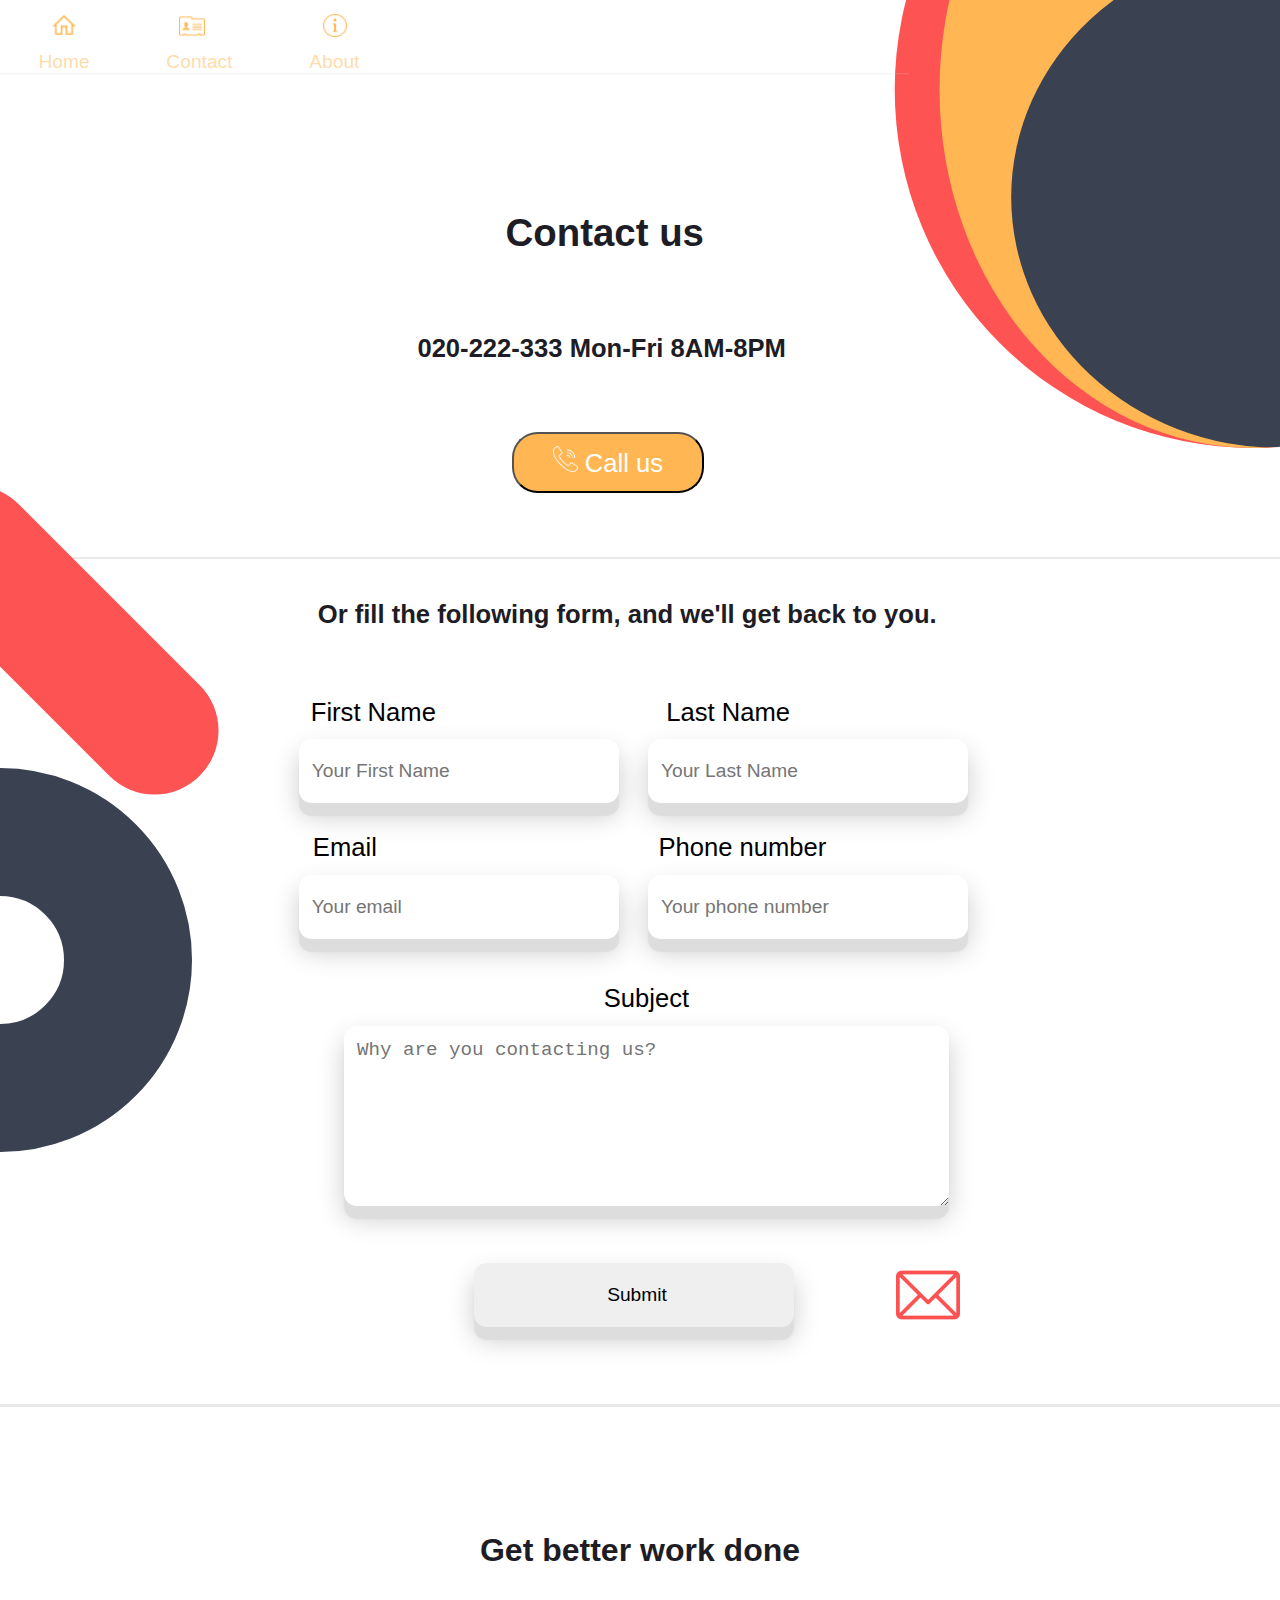
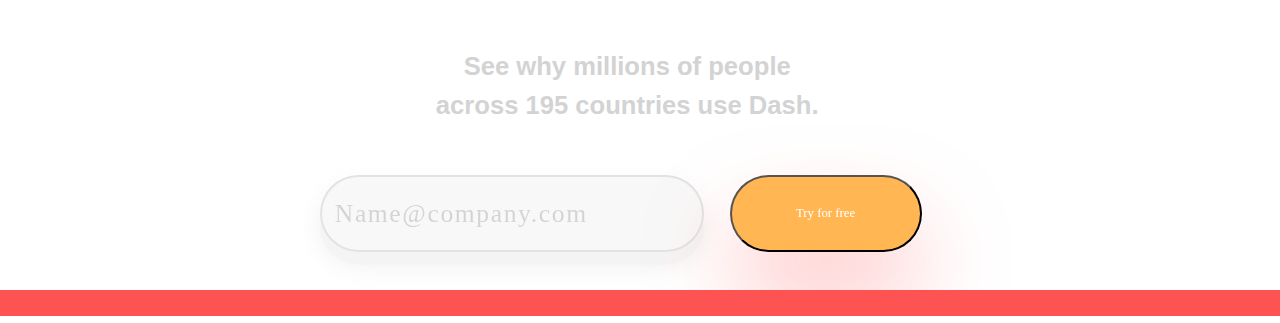
==== html/contact.html @ e784805d "Done with Contact page, miner alterations using animations done to Home page" ====
<html lang="en">
<head>
    <meta charset="UTF-8">
    <meta name="viewport" content="width=device-width, initial-scale=1.0">
    <title>Document</title>
    <link rel="stylesheet" href="../styles/styles2.css">
</head>
<body>
    <div class="container">
        <div class="item1">
            <ul class="nav">
                <li>
                    <img src="../images/icons8-home-24.png" alt="icon">
                    <a href="default.asp">Home</a>
                </li>
                <li>
                    <img src="../images/icons8-contact-24.png" alt="icon">
                    <a href="contact.asp">Contact</a>
                </li>
                <li>
                    <img src="../images/icons8-info-24.png" alt="icon">
                    <a href="about.asp">About</a>
                </li>
            </ul>
            <div class="contact">
                <h1>Contact us</h1>
                <p class="phone">020-222-333 Mon-Fri 8AM-8PM</p>
                <button class="call"><img src="../images/phone (1).png" class="call-img">Call us</button>
            </div>   
            <div class="thin-line"></div>
            
        </div>
        <div class="item4">
            <p>Or fill the following form, and we'll get back to you.</p>
            <form action="#" onsubmit="return false">

                <label for="fname" class="fname">First Name</label><label for="lname" class="lname">Last Name</label><br>
                <input type="text" id="fname" name="firstname" placeholder="Your First Name" required>
                <input type="text" id="lname" name="lastname" placeholder="Your Last Name" required>
                <br><br><br>
                <label for="email">Email</label><label for="phone">Phone number</label><br>
                <input type="email" id="email" name="email" placeholder="Your email" required>
                <input type="tel" id="phone" name="phone" placeholder="Your phone number">
                <br><br><br><br>
                <label for="subject">Subject</label><br>
                <textarea id="subject" name="subject" placeholder="Why are you contacting us?" rows="7" cols="47" required></textarea>
                <br><br><br><br>
                <input type="submit" value="Submit">   
                <div class="letter"></div>
            </form>
        </div>
        <div class="item2">
            <div class="ellipses">
                <div id="ellipse1">
                    <div id="ellipse2">
                        <div id="ellipse3"></div>
                    </div>
                </div>
            </div>
        </div>

        <div class="item3">
            <div class="line-rounded"></div>
            <div class="half-circle"></div>
        </div>
        <div class="item5">
            <div class="thin-line"></div>
            <h2 class="h2-f">Get better work done</h2>
            <p class="p-f">See why millions of people across 195 countries use Dash.</p>
            <div class="email-input input-f">
                <input type="email" class="email" placeholder="Name@company.com"> 
                <button class="button button-f">Try for free</button>
            </div>
            <div class="thick-line1"></div>
            <div class="thick-line2"></div>
        </div>
    </div>
</body>
</html>
---- styles/styles2.css ----
body{
    font-family: 'Muli', sans-serif;
    margin:0;
    
}
.container{
    display: grid;
    grid-template-areas: 'item1 item2'
    'item3 item4'
    'item5 item5';
}

.item1{
    min-width: 0;
    grid-area: item1;
    overflow:hidden;  
    
}

.item4{
    grid-area: item4;
    position: relative;
    margin-bottom: 5vw;
    
}
.item5{
    grid-area: item5;
    position: relative;
    text-align: center;
}
.contact{
    padding-left:2vw;
}
h1{
    margin-left:35vw;
    margin-top: 10vw;
    margin-bottom: 5vw;
    width: 20.5vw;
    height: 4vw;
    font-size: 3vw;
    line-height: 5vw;
    color: #1e1c24;
    font-family: 'Muli', sans-serif;
    font-weight: 700;
    text-align: center;
    
    
}

ul {
    width:71vw;
    list-style-type: none;
    margin: 0;
    padding: 0;
    overflow: hidden;
    background-color:transparent;
    box-shadow: 0 0.1vw rgba(211,211,211,0.2);
  }
  
  li {
    float: left;
    transition: background-color 1s;
   
  }
  li img{
    width:2vw;
    display: block;
    padding: 1vw 4vw;
  }
  
  li a {

    color: #ffb75280;
    font-size: 1.5vw;
    font-family: "Muli", sans-serif;
    text-align: center;
    padding: 1vw 3vw;
    text-decoration: none;
    transition: display 1s ease-in-out;
    
  }
  
      
  
  .ellipses{
    position: absolute;
    right:0;
    top:0; 
    z-index:-1;
    
   
}

#ellipse1 {
    width: 70vw;
    height: 70vw;
    clip-path: ellipse(40% 40% at 97% 10%);
    background: #fd5353;
    
  }

#ellipse2{
    width: 70vw;
    height: 70vw;
    clip-path: ellipse(35% 40% at 97% 10%);
    background:  #ffb653;
    
    
}
#ellipse3{
    width: 70vw;
    height: 70vw;
    clip-path: ellipse(30% 28% at 100% 22%);
    position: relative;
    background:  #3a4151;
   
}
form{
    text-align: center;
    margin-left:-85vw;
    font-size:1vw;
    

    
}
label{
    font-size:2vw;
    margin-top:3vw;
}
input{
    margin-top: 1vw;
    margin-right:2vw;
    width:25vw;
    height: 5vw;
    font-size: 1.5vw;
    font-weight:400;
    padding-left:1vw;
    border:none;
    border-radius: 1vw;
    box-shadow: 0px 1vw 0.1vw #ddd, 0 1vw 2vw #ccc;
    outline: none;
}
textarea{
    margin-top: 1vw;
    font-size: 1.5vw;
    padding:1vw;
    border:none;
    font-weight:400;
    border-radius: 1vw;
    box-shadow: 0px 1vw 0.1vw #ddd, 0 1vw 2vw #ccc;
    outline: none;
}

.item2{
    position: relative;
    grid-area: item2;
   
    
    
    
}


.item3{
    grid-area: item3;
}
.line-rounded{
    width:30vw;
    height:10vw;
    background: #fd5353;
    border-radius:5vw;
    transform: rotate(45deg);
    position: absolute;
    top: 45vw;
    left:-10vw;
}
.half-circle{
    width:10vw;
    height:10vw;
    border:10vw solid #3a4151;
    background: #ffffff;
    border-radius: 50%;
    position: absolute;
    left:-15vw;
    top:60vw;
}
.call{
    width:15vw;
    text-align: center;
    font-size: 2vw;
    margin-left:38vw;
    margin-bottom:5vw;
    border-radius: 2vw;
    outline:none;
    background-color:rgba(255, 182, 83);
    padding:1vw 2vw;
    color:#ffffff;
}
p{
    margin-top:2vw;
    margin-left:-62vw;
    margin-bottom:8vw;
    width: 50vw;
    height: 1vw;
    font-size: 2vw;
    line-height: 5vw;
    color: #1e1c24;
    font-family: 'Muli', sans-serif;
    font-weight: 700;
    text-align: center;
}
.phone{
    margin-left:20vw;
}
.call-img{
    width:2vw;
    padding-right:.5vw;
    
}
.thin-line{
    width:100%;
    height:0.2vw;
    background-color:rgba(211,211,211,0.5) ;
    position: absolute;
}
.fname{
    margin-left:-15vw;
}
.lname{
    margin-left:18vw;
}
label[for="email"]{
    margin-left:-12vw;
}
label[for="phone"]{
    margin-left:22vw;
}

.letter{
    width:5vw;
    height:5vw;
    position: absolute;
    bottom:1vw;
    right:25vw;
    background:url(../images/email.png);
    background-size: contain;
}

input[type="submit"]:focus+.letter{
    animation: send 3s;
    

}
@keyframes send{
   
    50%{
        
        background: url(../images/mail.png);
        background-size: contain;
    }
    100%{
        bottom:50vw;
        right:0;
        opacity:0;

    }
    

}

h2{
    margin:10vw 0 2vw 0;
    height: 2vw;
    font-size: 2.5vw;
    color: #1e1c24;
    font-family: 'Muli', sans-serif;
    font-weight: 700;
    
}
.input-f{
    position: relative;
    margin-bottom: 2vw;
    width:10vw;
    padding-top: 2vw;
    padding-bottom: 10vw;
    margin: 0 0 0 20vw;

}
.p-f{
    text-align: center;
    padding: 5vw 0 0 10vw;
    width:30vw;
    margin-left:24vw;
    font-size: 2vw;
    line-height:3vw;
    color:rgb(211,211,211);
}

.button{
    width: 15vw;
    height: 6vw;
    border-radius: 10vw;
    filter: drop-shadow(0rem 3rem 2.85rem rgba(255,83,83,0.34));
    background-color: rgba(255, 182, 83);
    font-size:1vw;
    color: #ffffff;
    font-family: "Muli";
    font-weight: 500;
    outline:none;
    position: absolute;
    bottom:5vw;
    left: 37vw;
    text-align: center;
}

.email{
    padding-left: 1vw;
    width: 30vw;
    height: 6vw;
    border-radius: 10vw;
    background-color: #ebebeb;
    border: 2px solid rgba(0, 0, 0, 0.3);
    font-size: 2vw;
    letter-spacing: 0.1rem;
    line-height: 9.1rem;
    color: #1e1c24;
    opacity:0.3;
    font-family: "Montserrat";
    font-weight: 300;
    position: absolute;
    left:5vw;
    bottom:5vw;
}
.thick-line1{
    position: absolute;
    bottom:0;
    width:100%;
    height:2vw;
    background: #fd5353;

}
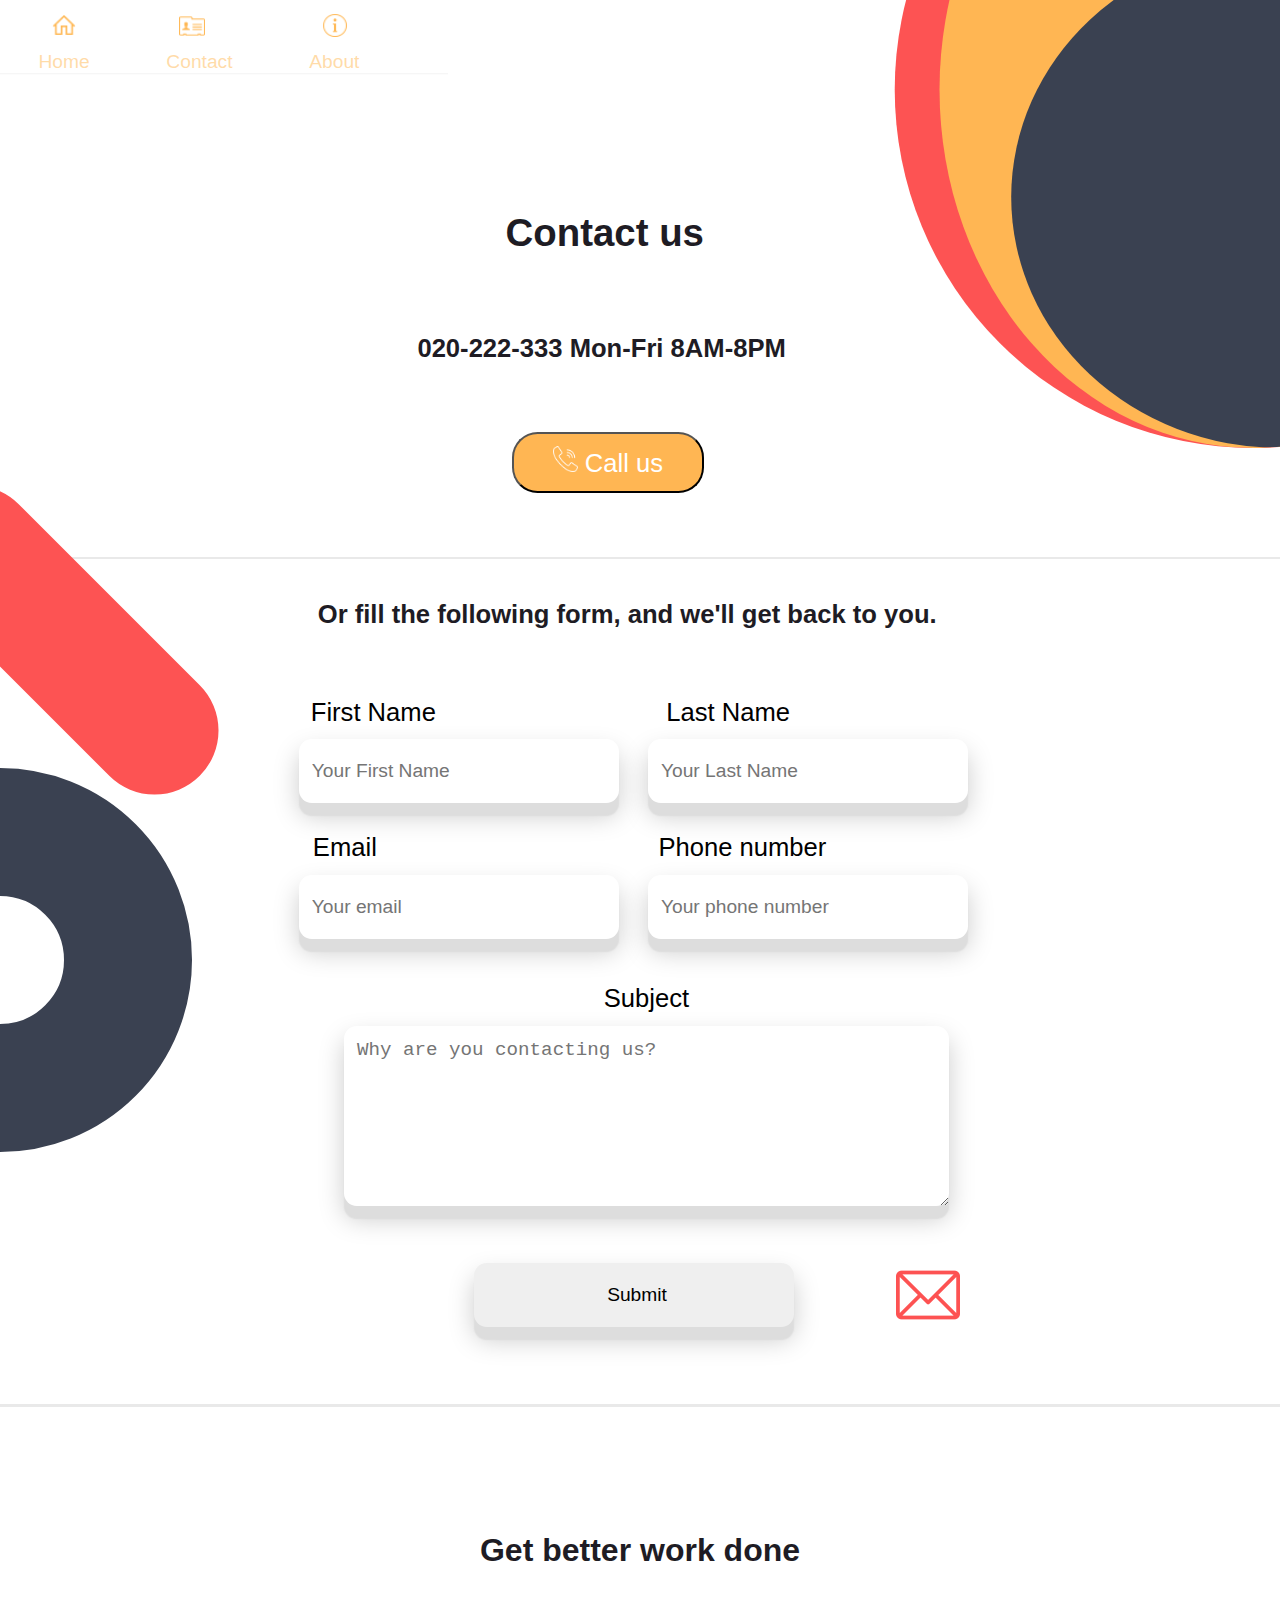
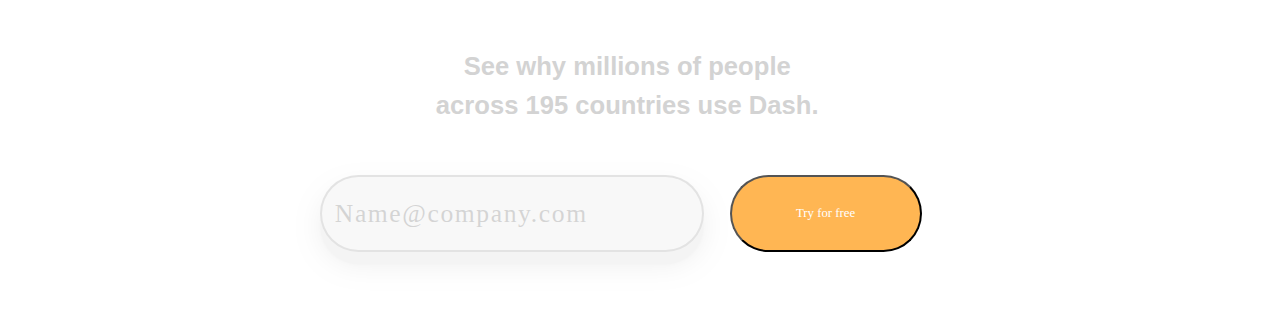
==== commit 36417c69: "Added About us page in two versions and fixed bugs" ====
--- a/html/contact.html
+++ b/html/contact.html
@@ -2,7 +2,7 @@
 <head>
     <meta charset="UTF-8">
     <meta name="viewport" content="width=device-width, initial-scale=1.0">
-    <title>Document</title>
+    <title>Contact us</title>
     <link rel="stylesheet" href="../styles/styles2.css">
 </head>
 <body>
@@ -11,15 +11,15 @@
             <ul class="nav">
                 <li>
                     <img src="../images/icons8-home-24.png" alt="icon">
-                    <a href="default.asp">Home</a>
+                    <a href="..\index.html">Home</a>
                 </li>
                 <li>
                     <img src="../images/icons8-contact-24.png" alt="icon">
-                    <a href="contact.asp">Contact</a>
+                    <a href="contact.html">Contact</a>
                 </li>
                 <li>
                     <img src="../images/icons8-info-24.png" alt="icon">
-                    <a href="about.asp">About</a>
+                    <a href="about.html">About</a>
                 </li>
             </ul>
             <div class="contact">
@@ -71,8 +71,6 @@
                 <input type="email" class="email" placeholder="Name@company.com"> 
                 <button class="button button-f">Try for free</button>
             </div>
-            <div class="thick-line1"></div>
-            <div class="thick-line2"></div>
         </div>
     </div>
 </body>
--- a/styles/styles2.css
+++ b/styles/styles2.css
@@ -48,7 +48,7 @@
 }
 
 ul {
-    width:71vw;
+    width:35vw;
     list-style-type: none;
     margin: 0;
     padding: 0;
@@ -300,7 +300,6 @@
     width: 15vw;
     height: 6vw;
     border-radius: 10vw;
-    filter: drop-shadow(0rem 3rem 2.85rem rgba(255,83,83,0.34));
     background-color: rgba(255, 182, 83);
     font-size:1vw;
     color: #ffffff;
@@ -331,12 +330,5 @@
     left:5vw;
     bottom:5vw;
 }
-.thick-line1{
-    position: absolute;
-    bottom:0;
-    width:100%;
-    height:2vw;
-    background: #fd5353;
-
-}
-
+
+
